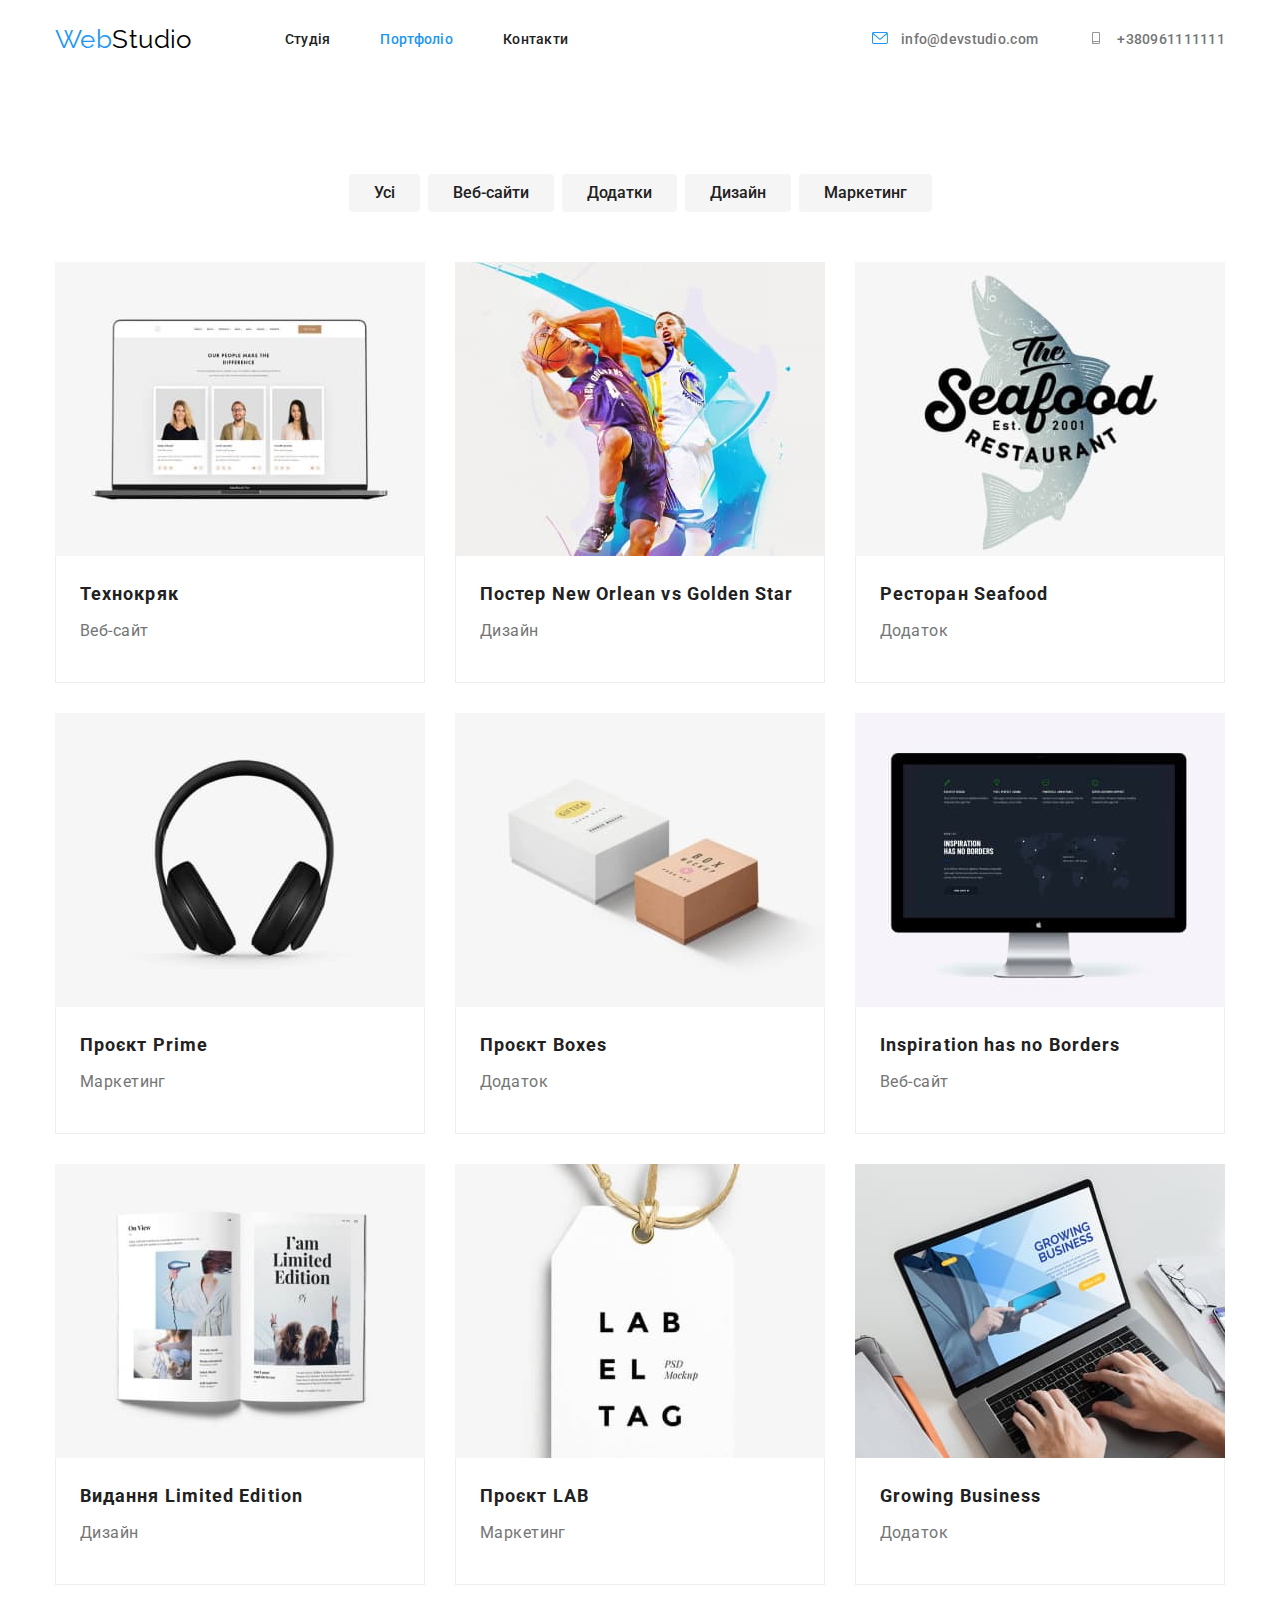
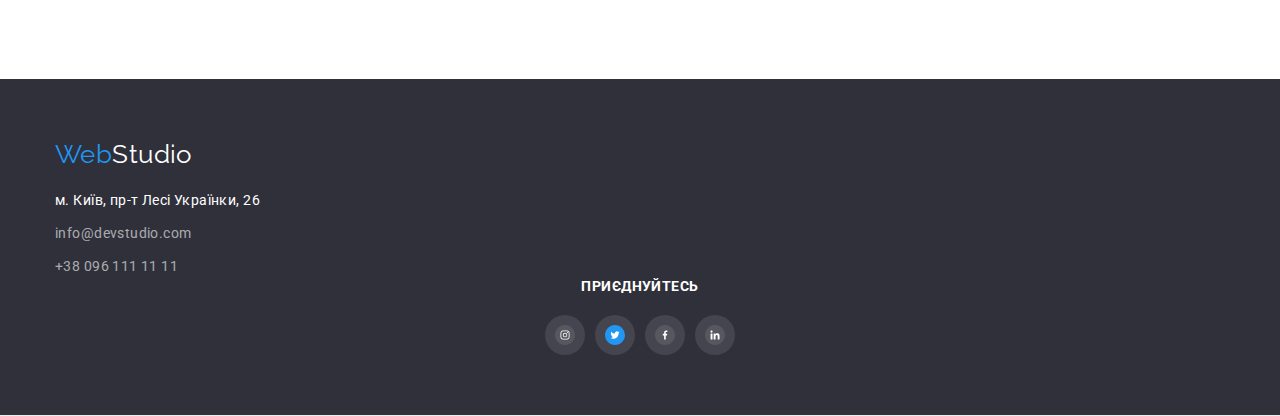
==== portfolio.html @ 68fe1e09 "goit-markup-hw-04" ====
<!DOCTYPE html>
<html lang="en">
  <head>
    <meta charset="UTF-8" />
    <meta http-equiv="X-UA-Compatible" content="IE=edge" />
    <meta name="viewport" content="width=device-width, initial-scale=1.0" />
    <title>Портфоліо</title>
    <link rel="preconnect" href="https://fonts.googleapis.com" />
    <link rel="preconnect" href="https://fonts.gstatic.com" crossorigin />
    <link
      href="https://fonts.googleapis.com/css2?family=Raleway:wght@700&family=Roboto:wght@400;500;700;900&display=swap"
      rel="stylesheet"
    />
    <link
      rel="stylesheet"
      href="https://cdnjs.cloudflare.com/ajax/libs/modern-normalize/1.1.0/modern-normalize.min.css"
    />
    <link rel="stylesheet" href="./css/styles.css" />
  </head>
  <body>
    <!-- Header -->
    <header class="header-section">
      <div class="container main-nav">
        <nav class="nav">
          <a href="index.html" class="logo"
            >Web<span class="studio">Studio</span></a
          >
          <!--Menu-->
          <ul class="list site-nav">
            <li class="point">
              <a href="index.html" class="link">Студія</a>
            </li>
            <li class="point">
              <a href="portfolio.html" class="link current">Портфоліо</a>
            </li>
            <li class="point">
              <a href="index.html" class="link">Контакти</a>
            </li>
          </ul>
          </nav>
        <ul class="contacts-nav list">
          <li class="point">
            <a href="“mailto:info@devstudio.com”" class="contacts">
              <svg class="contact-icon list" width="16px" height="12px">
                <use href="./images/icons.svg.svg#icon-mail"></use>
              </svg>
              info@devstudio.com</a
            >
          </li>
          <li class="point">
            <a href="“tel:+380961111111”" class="contacts">
              <svg class="contact-icon list" width="16px" height="12px">
                <use href="./images/icons.svg.svg#icon-smartphone"></use>
              </svg>
              +380961111111</a
            >
          </li>
        </ul>
      </div>
    <main>
      <section class="applications">
        <div class="container">
          <h1 class="visually-hidden">Додатки</h1>
          <ul class="projects list">
            <li class="point">
              <button type="button" class="button-primary">Усі</button>
            </li>
            <li class="point">
              <button type="button" class="button-primary">Веб-сайти</button>
            </li>
            <li class="point">
              <button type="button" class="button-primary">Додатки</button>
            </li>
            <li class="point">
              <button type="button" class="button-primary">Дизайн</button>
            </li>
            <li class="point">
              <button type="button" class="button-primary">Маркетинг</button>
            </li>
          </ul>
          <ul class="applications-list list">
            <li class="point">
              <a href="#">
                <img
                  class="image"
                  src="images/image1.jpg"
                  alt="img1"
                  width="370"
                  height="294"
                />
                <div class="aboutapp">
                  <h2 class="second-title">Технокряк</h2>
                  <p class="third-title">Веб-сайт</p>
                </div>
              </a>
            </li>
            <li class="point">
              <a href="#">
                <img
                  class="image"
                  src="./images/image2.jpg"
                  alt="img2"
                  width="370"
                  height="294"
                />
                <div class="aboutapp">
                  <h2 class="second-title">Постер New Orlean vs Golden Star</h2>
                  <p class="third-title">Дизайн</p>
                </div>
              </a>
            </li>
            <li class="point">
              <a href="#">
                <img
                  class="image"
                  src="./images/image3.jpg"
                  alt="img3"
                  width="370"
                  height="294"
                />
                <div class="aboutapp">
                  <h2 class="second-title">Ресторан Seafood</h2>
                  <p class="third-title">Додаток</p>
                </div>
              </a>
            </li>
            <li class="point">
              <a href="#">
                <img
                  class="image"
                  src="./images/image4.jpg"
                  alt="img4"
                  width="370"
                  height="294"
                />
                <div class="aboutapp">
                  <h2 class="second-title">Проєкт Prime</h2>
                  <p class="third-title">Маркетинг</p>
                </div>
              </a>
            </li>
            <li class="point">
              <a href="#">
                <img
                  class="image"
                  src="./images/image5.jpg"
                  alt="img5"
                  width="370"
                  height="294"
                />
                <div class="aboutapp">
                  <h2 class="second-title">Проєкт Boxes</h2>
                  <p class="third-title">Додаток</p>
                </div>
              </a>
            </li>
            <li class="point">
              <a href="#">
                <img
                  class="image"
                  src="./images/image6.jpg"
                  alt="img6"
                  width="370"
                  height="294"
                />
                <div class="aboutapp">
                  <h2 class="second-title">Inspiration has no Borders</h2>
                  <p class="third-title">Веб-сайт</p>
                </div>
              </a>
            </li>
            <li class="point">
              <a href="#">
                <img
                  class="image"
                  src="./images/image7.jpg"
                  alt="img7"
                  width="370"
                  height="294"
                />
                <div class="aboutapp">
                  <h2 class="second-title">Видання Limited Edition</h2>
                  <p class="third-title">Дизайн</p>
                </div>
              </a>
            </li>
            <li class="point">
              <a href="#">
                <img
                  class="image"
                  src="./images/image8.jpg"
                  alt="img8"
                  width="370"
                  height="294"
                />
                <div class="aboutapp">
                  <h2 class="second-title">Проєкт LAB</h2>
                  <p class="third-title">Маркетинг</p>
                </div>
              </a>
            </li>
            <li class="point">
              <a href="#">
                <img
                  class="image"
                  src="./images/image9.jpg"
                  alt="img9"
                  width="370"
                  height="294"
                />
                <div class="aboutapp">
                  <h2 class="second-title">Growing Business</h2>
                  <p class="third-title">Додаток</p>
                </div>
              </a>
            </li>
          </ul>
        </div>
      </section>
    </main>
    <footer class="footer">
      <div class="container">
        <a href="index.html" class="logo"
          >Web<span class="studio">Studio</span></a
        >
        <address>
          <ul class="contact list">
            <li class="address-footer list">
              <a
                href="https://goo.gl/maps/FLeEGHx3J3ZAgPzL9"
                target="_blank"
                rel="noopener noreferrer nofollow"
                >м. Київ, пр-т Лесі Українки, 26</a
              >
            </li>
            <li class="mailme-footer list">
              <a href="mailto:info@devstudio.com">info@devstudio.com</a>
            </li>
            <li class="contacts-footer list">
              <a href="tel:+38 096 111 11 11">+38 096 111 11 11</a>
            </li>
          </ul>
        </address>
      </div>
      <div class="footer-social">
        <h2 class="second-title">приєднуйтесь</h2>
        <ul class="social-list list">
          <li class="social-item">
            <a href="" class="social-link">
              <svg class="" width="20px" height="20px">
                <use href="./images/icons.svg.svg#icon-instagram"></use>
              </svg>
            </a>
          </li>
          <li class="social-item">
            <a href="" class="social-link">
              <svg class="" width="20px" height="20px">
                <use href="./images/icons.svg.svg#icon-twitter"></use>
              </svg>
            </a>
          </li>
          <li class="social-item">
            <a href="" class="social-link">
              <svg class="" width="20px" height="20px">
                <use href="./images/icons.svg.svg#icon-facebook"></use>
              </svg>
            </a>
          </li>
          <li class="social-item">
            <a href="" class="social-link">
              <svg class="" width="20px" height="20px">
                <use href="./images/icons.svg.svg#icon-linkedin"></use>
              </svg>
            </a>
          </li>
        </ul>
      </div>
    </footer>
  </body>
</html>
---- css/styles.css ----
:root {
  --main-text-color: #757575;
  --title-text-color: #212121;
  --accent-color: #2196f3;
  --primary-color-white: #ffffff;
  --color-black: #000;
  --second-background-color: #f5f4fa;
  --footer-contact-color: rgba(255, 255, 255, 0.6);
  --first-background-color: #188ce8;
  --icon-color: #afb1b8;
}

*,
*::after,
*::before {
  box-sizing: inherit;
}

h1,
h2,
h3,
h4,
h5,
h6,
p {
  margin-top: 0;
}

img {
  display: block;
  max-width: 100%;
  height: auto;
}

html {
  box-sizing: border-box;
}

body {
  background: #ffffff;
  color: var(--main-text-color);
  font-size: 14px;
  font-family: "Roboto", sans-serif;
  letter-spacing: 0.03em;
  margin: 0px;
}

.logo {
  color: var(--accent-color);
  font-family: "Raleway", sans-serif;
  font-size: 26px;
  line-height: 1.19;
  text-decoration: none;
}

.studio {
  color: var(--color-black);
}

.list {
  list-style: none;
  padding: 0;
  margin: 0;
}

.section {
  padding-top: 94px;
  padding-bottom: 94px;
}

header {
  background-color: var(--primary-color-white);
  border-bottom: 1px solid #ececec;
}

.main-nav,
.site-nav,
.nav,
.contacts-nav {
  display: flex;
}

.main-nav {
  align-items: center;
}

.main-nav .logo {
  margin-right: 93px;
  padding-top: 24px;
  padding-bottom: 25px;
}

.site-nav .point a {
  display: block;
  padding-top: 32px;
  padding-bottom: 32px;
}

.site-nav .point + .point {
  margin-left: 50px;
}

.contacts-nav .point + .point {
  margin-left: 50px;
}

.contacts-nav {
  margin-left: auto;
}

.contacts-nav .contacts {
  display: block;
  padding-top: 32px;
  padding-bottom: 32px;
}

.site-nav .link {
  color: var(--title-text-color);
  font-weight: 500;
  line-height: 1.14;
  letter-spacing: 0.02em;
  text-decoration: none;
}

.site-nav .link:hover,
.site-nav .link:focus {
  color: var(--accent-color);
}

.site-nav .link.current {
  color: var(--accent-color);
}

.contacts-nav .contacts {
  color: var(--main-text-color);
  font-weight: 500;
  line-height: 1.14;
  letter-spacing: 0.02em;
  text-decoration: none;
}

.contacts-nav .contacts:hover,
.contacts-nav .contacts:focus {
  color: var(--accent-color);
}

.contact-icon {
  fill: currentColor;
  margin-right: 10px;
  align-items: center;
  justify-content: center;
}

.hero {
  padding-top: 200px;
  padding-bottom: 200px;
}

.hero {
  text-align: center;
  background: #2f303a;
}

.overlay {
  max-width: 1600px;
  height: 600px;
  margin-left: auto;
  margin-right: auto;
  background-image: linear-gradient(
      to right,
      rgba(47, 48, 58, 0.4),
      rgba(47, 48, 58, 0.4)
    ),
    url("../images/bcg.jpg");
  background-size: cover;
  background-repeat: no-repeat;
  background-position: center;
}

.hero-title {
  color: var(--primary-color-white);
  font-weight: 900;
  font-size: 44px;
  line-height: 1.36;
  letter-spacing: 0.06em;
  margin-top: 0;
  margin-bottom: 30px;
}

.hero .button {
  font-family: inherit;
  font-size: 16px;
  line-height: 1.87;
  letter-spacing: 0.06em;
  cursor: pointer;
  padding: 10px 32px;
  min-width: 216px;
  border: transparent;
}

.visually-hidden {
  position: absolute;
  width: 1px;
  height: 1px;
  margin: -1px;
  border: 0;
  padding: 0;
  white-space: nowrap;
  clip-path: inset(100%);
  clip: rect(0 0 0 0);
  overflow: hidden;
}

.features {
  padding-top: 94px;
  padding-bottom: 94px;
}

.features-list {
  display: flex;
}

.features-list .point + .point {
  margin-left: 30px;
}

.features-list .title {
  color: var(--title-text-color);
  font-size: 14px;
  line-height: 1.14;
  margin-top: 0;
  margin-bottom: 10px;
  min-width: 270px;
}

.features-list p {
  line-height: 1.71;
  margin-top: 0;
  margin-bottom: 0;
}

.icon-features {
  display: flex;
  margin-bottom: 30px;
  height: 120px;
  align-items: center;
  justify-content: center;
  background-color: var(--second-background-color);
  border-radius: 4px;
}

.aboutstudio {
  padding-bottom: 94px;
}

.aboutworkers {
  background: #f5f4fa;
  padding-top: 94px;
  padding-bottom: 94px;
}

.team-list {
  display: flex;
  justify-content: space-between;
}

.team-group .team-list .point + .point {
  margin-left: 30px;
}

.team-group .worker {
  padding-top: 30px;
  padding-bottom: 30px;
  background-color: var(--primary-color-white);
}

.second-title {
  color: var(--title-text-color);
  font-size: 36px;
  line-height: 1.16;
  text-decoration: none;
  text-align: center;
  margin-bottom: 50px;
}

.about-list {
  display: flex;
  justify-content: center;
}

.about-point:not(:last-child) {
  margin-right: 30px;
}

.point-worker {
  border: 1px solid #eeeeee;
  border-top: none;
  box-shadow: 0px 1px 3px rgba(0, 0, 0, 0.12), 0px 1px 1px rgba(0, 0, 0, 0.14),
    0px 2px 1px rgba(0, 0, 0, 0.2);
  border-radius: 0px 0px 4px 4px;
}

.team-list {
  padding-bottom: 94px;
}

.team-list .title {
  color: var(--title-text-color);
  font-weight: 500;
  font-size: 16px;
  line-height: 1.18;
  text-align: center;
  margin-top: 0;
  margin-bottom: 10px;
}

.profession {
  color: var(--main-text-color);
  font-weight: 400;
  font-size: 16px;
  line-height: 1.18;
}

.team-list p {
  font-size: 16px;
  line-height: 1.18;
  text-align: center;
  margin-top: 0;
  margin-bottom: 0;
}

.social-list {
  display: flex;
  justify-content: center;
}

.social-item + .social-item {
  margin-left: 10px;
}

.social-link {
  display: flex;
  width: 40px;
  height: 40px;
  justify-content: center;
  align-items: center;
  fill: var(--icon-color);
}

.social-link:hover,
.social-link:focus {
  cursor: pointer;
  background-color: var(--accent-color);
  border-radius: 50%;
  fill: var(--primary-color-white);
}

.clients-item + .clients-item {
  margin-left: 30px;
}

.clients-list {
  display: flex;
}

.clients-link {
  display: flex;
  width: 170px;
  height: 92px;
  justify-content: center;
  align-items: center;
  border: 1px solid var(--icon-color);
  border-radius: 4px;
  fill: var(--icon-color);
}

.clients-link:hover,
.clients-link:focus {
  cursor: pointer;
  border: 1px solid var(--accent-color);
  border-radius: 4px;
  fill: var(--accent-color);
}

.footer {
  background: #2f303a;
  padding-top: 60px;
  padding-bottom: 60px;
}

.footer .logo {
  display: inline-block;
  margin-bottom: 20px;
}

.footer .studio {
  color: var(--primary-color-white);
}

.contact.list a:hover,
.contact.list a:focus {
  color: var(--accent-color);
}

.footer .address-footer a {
  font-style: normal;
  color: var(--primary-color-white);
  line-height: 1.71;
  text-decoration: none;
}

.footer .contacts-footer a {
  font-style: normal;
  color: var(--footer-contact-color);
  line-height: 1.71;
  text-decoration: none;
}

.footer .mailme-footer a {
  font-style: normal;
  color: var(--footer-contact-color);
  line-height: 1.71;
  text-decoration: none;
}

.address-footer {
  margin-bottom: 9px;
}

.mailme-footer {
  margin-bottom: 9px;
}

.footer-contact {
  margin-right: 70px;
}

.footer .second-title {
  font-family: inherit;
  color: var(--primary-color-white);
  font-weight: 700;
  font-size: 14px;
  line-height: 1.14;
  letter-spacing: 0.03em;
  text-transform: uppercase;
  margin-bottom: 20px;
}

.footer-social .social-link {
  fill: var(--primary-color-white);
  background-color: rgba(255, 255, 255, 0.1);
  border-radius: 50%;
}

.footer-social .social-link:hover,
.footer-social .social-link:focus {
  cursor: pointer;
  background-color: var(--accent-color);
}

.button {
  color: var(--primary-color-white);
  background-color: var(--accent-color);
  font-family: inherit;
  cursor: pointer;
  display: inline-block;
  padding: 6px 22px;
  min-width: 73px;
  text-align: center;
}

.button-primary {
  color: var(--title-text-color);
  background-color: var(--second-bg-color);
  cursor: pointer;
  font-family: inherit;
  font-weight: 500;
  font-size: 16px;
  line-height: 1.62;
  padding: 6px 25px;

  border: 0;
  border-color: none;
  border-radius: 4px;
  background: #f5f5f5;
}

.button-second {
  font-family: inherit;
  color: var(--primary-color-white);
  background-color: var(--accent-color);
  cursor: pointer;
  font-size: 16px;
  line-height: 1.87;
  font-weight: 700;
  min-width: 216px;
  height: 50px;

  border: 1px transparent;
  justify-content: center;
  border-radius: 4px;
}

.hero .button-second:hover,
.hero .button-second:focus {
  background-color: var(--first-background-color);
  cursor: pointer;
}

.projects.list .point + .point {
  padding-left: 8px;
}

.projects.list .button {
  font-weight: 500;
  font-size: 16px;
  line-height: 1.62;
}

.projects.list .button-primary:hover,
.projects.list .button-primary:focus {
  color: var(--primary-color-white);
  background-color: var(--accent-color);
  cursor: pointer;
  border: none;
  box-shadow: 0px 3px 1px rgba(0, 0, 0, 0.1), 0px 1px 2px rgba(0, 0, 0, 0.08),
    0px 2px 2px rgba(0, 0, 0, 0.12);
}

.projects.list {
  display: flex;
  justify-content: center;
  margin-bottom: 50px;
}

.projects.list .button {
  border-color: transparent;
}

.applications {
  padding-top: 94px;
  padding-bottom: 94px;
}

.applications-list {
  display: flex;
  flex-wrap: wrap;
  gap: 30px;
  justify-content: center;
  align-content: center;
}

.applications-list a {
  text-decoration: none;
}

.applications-list .aboutapp {
  padding-top: 20px;
  padding-right: 24px;
  padding-bottom: 20px;
  padding-left: 24px;

  border-bottom: 1px solid #eeeeee;
  border-right: 1px solid #eeeeee;
  border-left: 1px solid #eeeeee;
}

.applications-list .point:nth-last-child(-n + 3) {
  margin-bottom: 0;
}

.applications-list .point:nth-child(3n) {
  margin-right: 0;
}

.applications-list .image {
  display: block;
}

.applications-list .point {
  width: calc((100% - 60px) / 3);
}

.applications-list .point {
  background: #ffffff;
}

.applications-list .second-title {
  color: var(--title-text-color);
  font-size: 18px;
  line-height: 2;
  font-family: inherit;
  letter-spacing: 0.06em;

  margin-bottom: 4px;
  text-align: left;
}

.applications-list .third-title {
  font-weight: 400;
  color: var(--main-text-color);
  font-size: 16px;
  font-family: inherit;

  line-height: 1.87;
  text-align: left;
}

.container {
  width: 1200px;
  padding-left: 15px;
  padding-right: 15px;
  margin-left: auto;
  margin-right: auto;
}
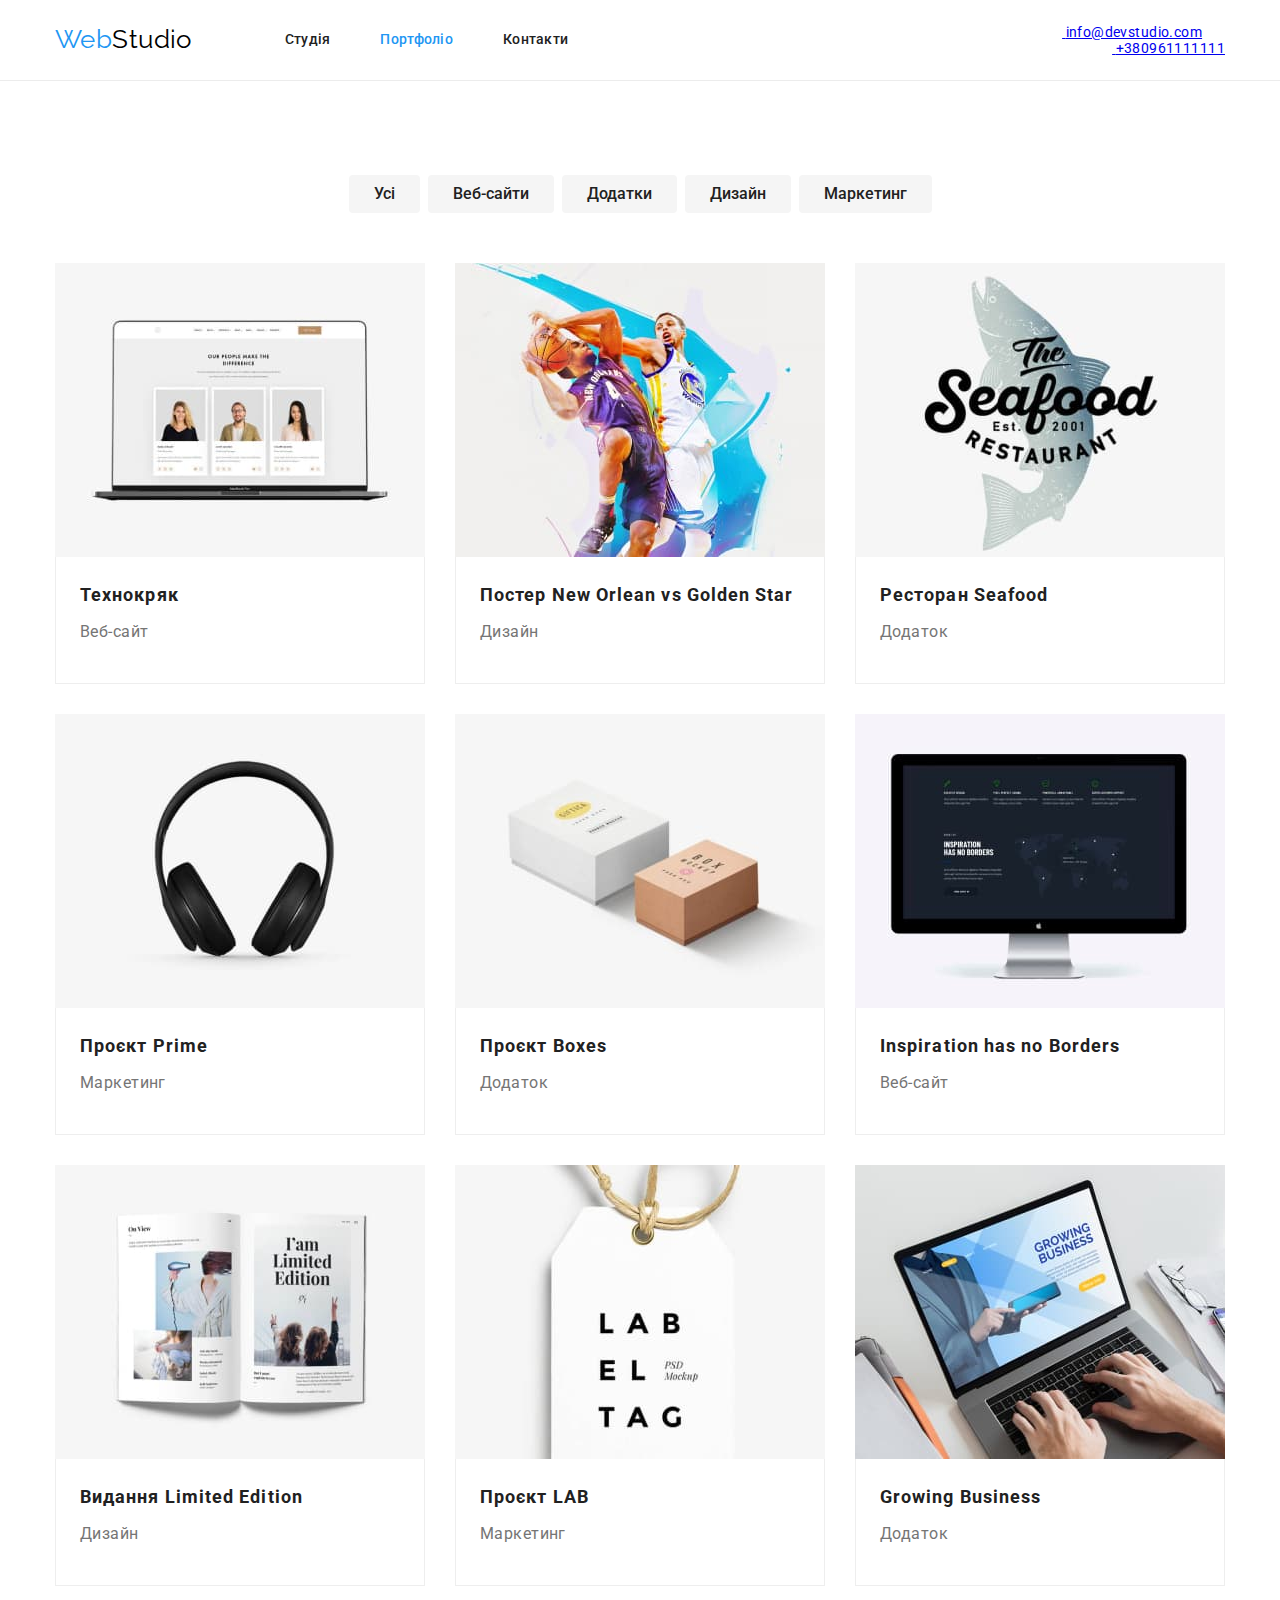
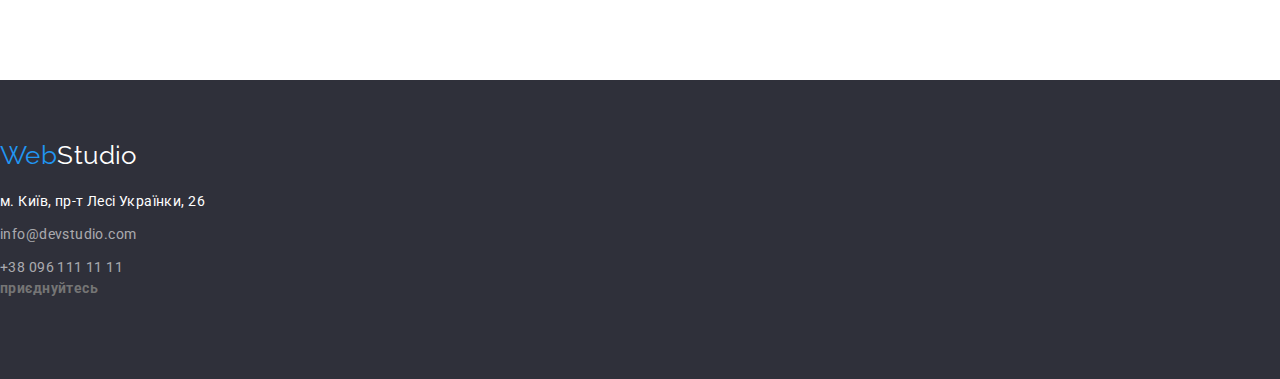
==== commit 86386227: "Update portfolio.html" ====
--- a/portfolio.html
+++ b/portfolio.html
@@ -37,26 +37,29 @@
               <a href="index.html" class="link">Контакти</a>
             </li>
           </ul>
-          </nav>
+        </nav>
         <ul class="contacts-nav list">
-          <li class="point">
-            <a href="“mailto:info@devstudio.com”" class="contacts">
-              <svg class="contact-icon list" width="16px" height="12px">
-                <use href="./images/icons.svg.svg#icon-mail"></use>
-              </svg>
-              info@devstudio.com</a
-            >
-          </li>
-          <li class="point">
-            <a href="“tel:+380961111111”" class="contacts">
-              <svg class="contact-icon list" width="16px" height="12px">
-                <use href="./images/icons.svg.svg#icon-smartphone"></use>
-              </svg>
-              +380961111111</a
-            >
-          </li>
+          <div class="contact">
+            <li class="point">
+              <a href="“mailto:info@devstudio.com”" class="contacts-mail link">
+                <svg class="contact-icon link" width="16" height="12">
+                  <use href="./images/icons.svg#icon-mail"></use>
+                </svg>
+                <span class="contact-info"> info@devstudio.com </span>
+              </a>
+            </li>
+            <li class="point">
+              <a href="“tel:+380961111111”" class="contacts-tel link">
+                <svg class="contact-icon link" width="16" height="12">
+                  <use href="./images/icons.svg#icon-smartphone"></use>
+                </svg>
+                <span class="contact-info"> +380961111111 </span>
+              </a>
+            </li>
+          </div>
         </ul>
       </div>
+    </header>
     <main>
       <section class="applications">
         <div class="container">
@@ -80,7 +83,7 @@
           </ul>
           <ul class="applications-list list">
             <li class="point">
-              <a href="#">
+              <a class="card" href="#">
                 <img
                   class="image"
                   src="images/image1.jpg"
@@ -95,7 +98,7 @@
               </a>
             </li>
             <li class="point">
-              <a href="#">
+              <a class="card" href="#">
                 <img
                   class="image"
                   src="./images/image2.jpg"
@@ -110,7 +113,7 @@
               </a>
             </li>
             <li class="point">
-              <a href="#">
+              <a class="card" href="#">
                 <img
                   class="image"
                   src="./images/image3.jpg"
@@ -125,7 +128,7 @@
               </a>
             </li>
             <li class="point">
-              <a href="#">
+              <a class="card" href="#">
                 <img
                   class="image"
                   src="./images/image4.jpg"
@@ -140,7 +143,7 @@
               </a>
             </li>
             <li class="point">
-              <a href="#">
+              <a class="card" href="#">
                 <img
                   class="image"
                   src="./images/image5.jpg"
@@ -155,7 +158,7 @@
               </a>
             </li>
             <li class="point">
-              <a href="#">
+              <a class="card" href="#">
                 <img
                   class="image"
                   src="./images/image6.jpg"
@@ -170,7 +173,7 @@
               </a>
             </li>
             <li class="point">
-              <a href="#">
+              <a class="card" href="#">
                 <img
                   class="image"
                   src="./images/image7.jpg"
@@ -185,7 +188,7 @@
               </a>
             </li>
             <li class="point">
-              <a href="#">
+              <a class="card" href="#">
                 <img
                   class="image"
                   src="./images/image8.jpg"
@@ -200,7 +203,7 @@
               </a>
             </li>
             <li class="point">
-              <a href="#">
+              <a class="card" href="#">
                 <img
                   class="image"
                   src="./images/image9.jpg"
@@ -219,64 +222,64 @@
       </section>
     </main>
     <footer class="footer">
-      <div class="container">
-        <a href="index.html" class="logo"
-          >Web<span class="studio">Studio</span></a
-        >
-        <address>
-          <ul class="contact list">
-            <li class="address-footer list">
-              <a
-                href="https://goo.gl/maps/FLeEGHx3J3ZAgPzL9"
-                target="_blank"
-                rel="noopener noreferrer nofollow"
-                >м. Київ, пр-т Лесі Українки, 26</a
-              >
-            </li>
-            <li class="mailme-footer list">
-              <a href="mailto:info@devstudio.com">info@devstudio.com</a>
-            </li>
-            <li class="contacts-footer list">
-              <a href="tel:+38 096 111 11 11">+38 096 111 11 11</a>
-            </li>
-          </ul>
-        </address>
-      </div>
-      <div class="footer-social">
-        <h2 class="second-title">приєднуйтесь</h2>
-        <ul class="social-list list">
-          <li class="social-item">
-            <a href="" class="social-link">
-              <svg class="" width="20px" height="20px">
-                <use href="./images/icons.svg.svg#icon-instagram"></use>
-              </svg>
-            </a>
-          </li>
-          <li class="social-item">
-            <a href="" class="social-link">
-              <svg class="" width="20px" height="20px">
-                <use href="./images/icons.svg.svg#icon-twitter"></use>
-              </svg>
-            </a>
-          </li>
-          <li class="social-item">
-            <a href="" class="social-link">
-              <svg class="" width="20px" height="20px">
-                <use href="./images/icons.svg.svg#icon-facebook"></use>
-              </svg>
-            </a>
-          </li>
-          <li class="social-item">
-            <a href="" class="social-link">
-              <svg class="" width="20px" height="20px">
-                <use href="./images/icons.svg.svg#icon-linkedin"></use>
-              </svg>
-            </a>
-          </li>
-        </ul>
+      <div class="container-footer">
+        <div class="footer-contact">
+          <a href="index.html" class="logo"
+            >Web<span class="studio">Studio</span></a
+          >
+          <address>
+            <ul class="footer-contact list">
+              <li class="address-footer list">
+                <a
+                  href="https://goo.gl/maps/FLeEGHx3J3ZAgPzL9"
+                  target="_blank"
+                  rel="noopener noreferrer nofollow"
+                  >м. Київ, пр-т Лесі Українки, 26</a
+                >
+              </li>
+              <li class="mailme-footer list">
+                <a href="mailto:info@devstudio.com">info@devstudio.com</a>
+              </li>
+              <li class="contacts-footer list">
+                <a href="tel:+38 096 111 11 11">+38 096 111 11 11</a>
+              </li>
+            </ul>
+          </address>
+        </div>
+        <div class="footer-social">
+          <strong class="second-section">приєднуйтесь</strong>
+          <ul class="social-list list">
+            <li class="social-item">
+              <a href="" class="social-link-footer">
+                <svg class="icon-footer" width="20" height="20">
+                  <use href="./images/icons.svg#icon-instagram"></use>
+                </svg>
+              </a>
+            </li>
+            <li class="social-item">
+              <a href="" class="social-link-footer">
+                <svg class="icon-footer" width="20" height="20">
+                  <use href="./images/icons.svg#icon-twitter"></use>
+                </svg>
+              </a>
+            </li>
+            <li class="social-item">
+              <a href="" class="social-link-footer">
+                <svg class="icon-footer" width="20" height="20">
+                  <use href="./images/icons.svg#icon-facebook"></use>
+                </svg>
+              </a>
+            </li>
+            <li class="social-item">
+              <a href="" class="social-link-footer">
+                <svg class="icon-footer" width="20" height="20">
+                  <use href="./images/icons.svg#icon-linkedin"></use>
+                </svg>
+              </a>
+            </li>
+          </ul>
+        </div>
       </div>
     </footer>
   </body>
 </html>
-
-
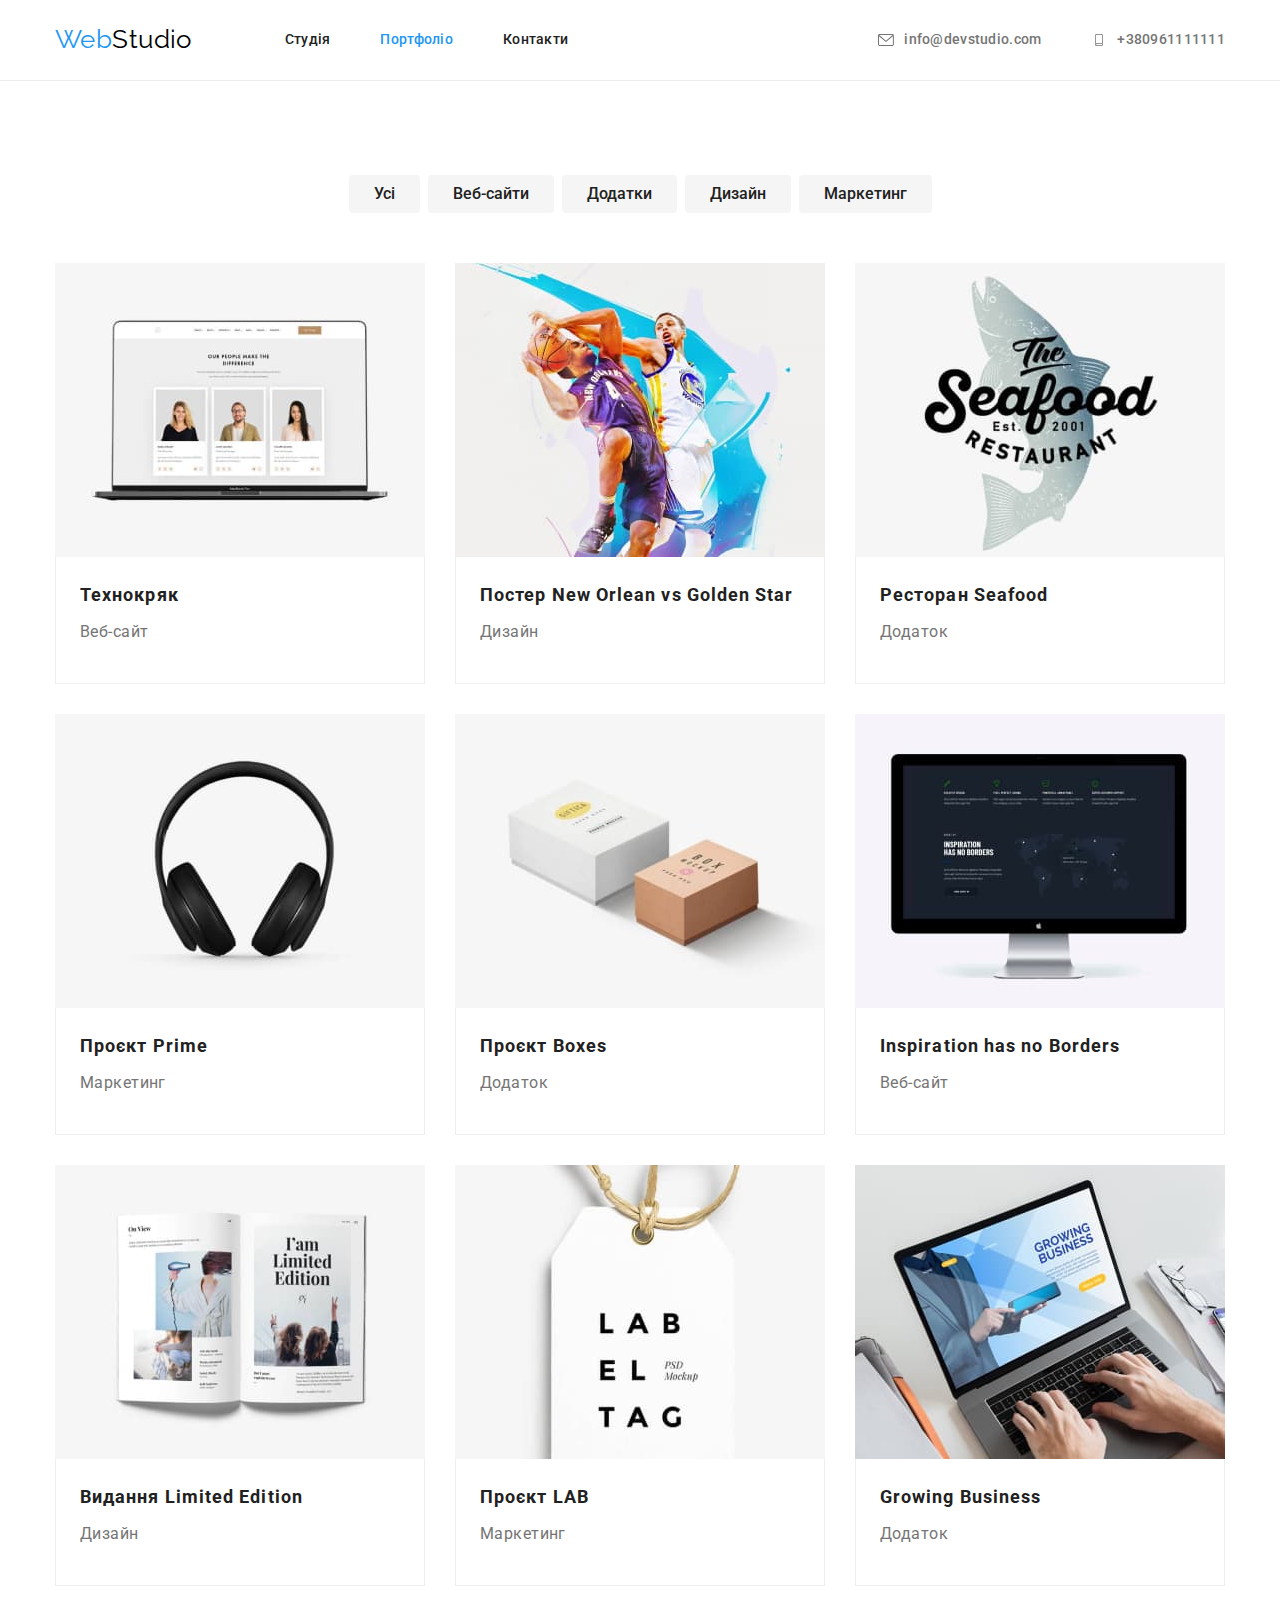
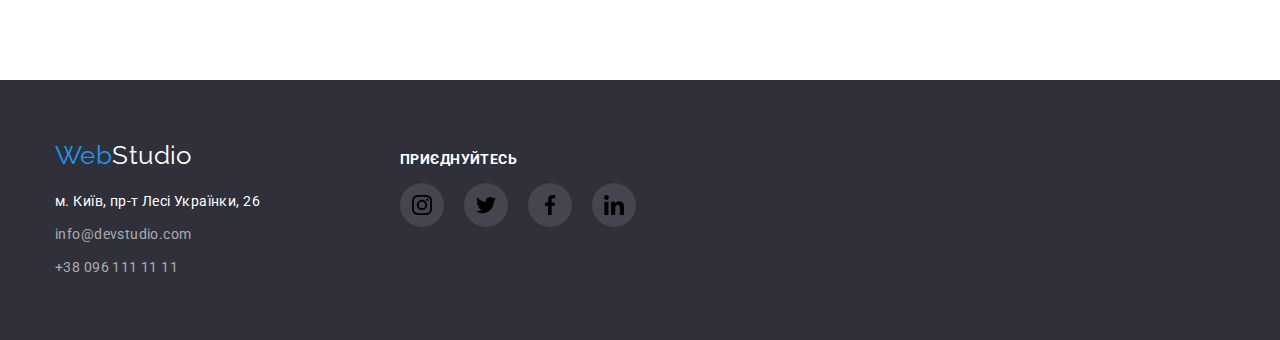
==== commit 883ea639: "Update portfolio.html" ====
--- a/portfolio.html
+++ b/portfolio.html
@@ -41,7 +41,10 @@
         <ul class="contacts-nav list">
           <div class="contact">
             <li class="point">
-              <a href="“mailto:info@devstudio.com”" class="contacts-mail link">
+              <a
+                href="“mailto:info@devstudio.com”"
+                class="contacts-header link"
+              >
                 <svg class="contact-icon link" width="16" height="12">
                   <use href="./images/icons.svg#icon-mail"></use>
                 </svg>
@@ -49,7 +52,7 @@
               </a>
             </li>
             <li class="point">
-              <a href="“tel:+380961111111”" class="contacts-tel link">
+              <a href="“tel:+380961111111”" class="contacts-header link">
                 <svg class="contact-icon link" width="16" height="12">
                   <use href="./images/icons.svg#icon-smartphone"></use>
                 </svg>
@@ -246,7 +249,7 @@
             </ul>
           </address>
         </div>
-        <div class="footer-social">
+       <div class="footer-social">
           <strong class="second-section">приєднуйтесь</strong>
           <ul class="social-list list">
             <li class="social-item">
--- a/css/styles.css
+++ b/css/styles.css
@@ -45,6 +45,12 @@
   margin: 0px;
 }
 
+header {
+  background-color: var(--primary-color-white);
+  border-bottom: 1px solid #ececec;
+}
+
+/*HEADER*/
 .logo {
   color: var(--accent-color);
   font-family: "Raleway", sans-serif;
@@ -68,8 +74,7 @@
   padding-bottom: 94px;
 }
 
-header {
-  background-color: var(--primary-color-white);
+.border {
   border-bottom: 1px solid #ececec;
 }
 
@@ -131,26 +136,33 @@
   color: var(--accent-color);
 }
 
-.contacts-nav .contacts {
+.contacts-header {
   color: var(--main-text-color);
   font-weight: 500;
+  font-size: 14px;
   line-height: 1.14;
   letter-spacing: 0.02em;
   text-decoration: none;
-}
-
-.contacts-nav .contacts:hover,
-.contacts-nav .contacts:focus {
-  color: var(--accent-color);
+  display: flex;
+  align-items: center;
+  justify-content: center;
 }
 
 .contact-icon {
-  fill: currentColor;
   margin-right: 10px;
-  align-items: center;
-  justify-content: center;
-}
-
+  fill: #757575;
+}
+
+.contacts-header .link:hover {
+  fill: #2196f3;
+}
+
+.contact {
+  display: inline-flex;
+  justify-content: center;
+}
+
+/*MAIN*/
 .hero {
   padding-top: 200px;
   padding-bottom: 200px;
@@ -239,16 +251,6 @@
   margin-bottom: 0;
 }
 
-.icon-features {
-  display: flex;
-  margin-bottom: 30px;
-  height: 120px;
-  align-items: center;
-  justify-content: center;
-  background-color: var(--second-background-color);
-  border-radius: 4px;
-}
-
 .aboutstudio {
   padding-bottom: 94px;
 }
@@ -329,9 +331,25 @@
   margin-bottom: 0;
 }
 
+.icon-features {
+  display: flex;
+  align-items: center;
+  justify-content: center;
+  margin-bottom: 30px;
+  border-radius: 4px;
+  height: 120px;
+  width: 270px;
+  background-color: var(--second-background-color);
+}
+
 .social-list {
   display: flex;
-  justify-content: center;
+  align-items: center;
+  justify-content: center;
+  gap: 10px;
+  margin: auto;
+  margin-top: 16px;
+  padding: 0;
 }
 
 .social-item + .social-item {
@@ -340,19 +358,25 @@
 
 .social-link {
   display: flex;
-  width: 40px;
-  height: 40px;
-  justify-content: center;
-  align-items: center;
-  fill: var(--icon-color);
-}
-
-.social-link:hover,
-.social-link:focus {
-  cursor: pointer;
+  align-items: center;
+  justify-content: center;
+  width: 44px;
+  height: 44px;
+  background: #ffffff;
+  border-radius: 50%;
+}
+.social-icon {
+  fill: #afb1b8;
+}
+
+.social-link:hover {
   background-color: var(--accent-color);
-  border-radius: 50%;
-  fill: var(--primary-color-white);
+  fill: #ffffff;
+}
+
+.clients-section {
+  padding-top: 94px;
+  padding-bottom: 94px;
 }
 
 .clients-item + .clients-item {
@@ -361,27 +385,41 @@
 
 .clients-list {
   display: flex;
-}
-
-.clients-link {
+  justify-content: center;
+  align-items: center;
+  padding: auto;
+  margin: auto;
+  gap: 30px;
+  padding-left: 0;
+  justify-content: center;
+  align-items: center;
+}
+
+.clients-item {
   display: flex;
   width: 170px;
   height: 92px;
-  justify-content: center;
-  align-items: center;
-  border: 1px solid var(--icon-color);
+  border: 1px solid #afb1b8;
   border-radius: 4px;
-  fill: var(--icon-color);
-}
-
-.clients-link:hover,
-.clients-link:focus {
-  cursor: pointer;
+  justify-content: center;
+  align-items: center;
+}
+
+.clients-link {
+  display: flex;
+  justify-content: center;
+  align-items: center;
+  width: 170px;
+  height: 92px;
+  border-radius: 4px;
+}
+
+.clients-link:hover {
   border: 1px solid var(--accent-color);
-  border-radius: 4px;
   fill: var(--accent-color);
 }
 
+/*FOOTER*/
 .footer {
   background: #2f303a;
   padding-top: 60px;
@@ -397,8 +435,8 @@
   color: var(--primary-color-white);
 }
 
-.contact.list a:hover,
-.contact.list a:focus {
+.footer-contact.list a:hover,
+.footer-contact.list a:focus {
   color: var(--accent-color);
 }
 
@@ -435,27 +473,35 @@
   margin-right: 70px;
 }
 
-.footer .second-title {
-  font-family: inherit;
-  color: var(--primary-color-white);
+.second-section {
+  color: #ffffff;
+  margin-bottom: 20px;
+  font-family: "Roboto";
+  font-style: normal;
   font-weight: 700;
   font-size: 14px;
-  line-height: 1.14;
+  line-height: 16px;
   letter-spacing: 0.03em;
   text-transform: uppercase;
-  margin-bottom: 20px;
-}
-
-.footer-social .social-link {
-  fill: var(--primary-color-white);
-  background-color: rgba(255, 255, 255, 0.1);
+}
+
+.social-link-footer {
+  display: flex;
+  align-items: center;
+  justify-content: center;
+  width: 44px;
+  height: 44px;
+  background: rgba(255, 255, 255, 0.1);
   border-radius: 50%;
 }
 
-.footer-social .social-link:hover,
-.footer-social .social-link:focus {
-  cursor: pointer;
-  background-color: var(--accent-color);
+.social-icon-footer {
+  fill: #ffffff;
+}
+
+.social-link-footer:hover,
+.social-link-footer:focus {
+  background-color: #2196f3;
 }
 
 .button {
@@ -537,6 +583,7 @@
   border-color: transparent;
 }
 
+/*PORTFOLIO*/
 .applications {
   padding-top: 94px;
   padding-bottom: 94px;
@@ -606,6 +653,12 @@
   text-align: left;
 }
 
+.applications-list .card:hover,
+.applications-list .card:focus {
+  box-shadow: 0px 1px 1px rgba(0, 0, 0, 0.12), 0px 4px 4px rgba(0, 0, 0, 0.06),
+    1px 4px 6px rgba(0, 0, 0, 0.16);
+}
+
 .container {
   width: 1200px;
   padding-left: 15px;
@@ -614,4 +667,12 @@
   margin-right: auto;
 }
 
-
+.container-footer {
+  width: 1200px;
+  padding-left: 15px;
+  padding-right: 15px;
+  margin-left: auto;
+  margin-right: auto;
+  display: flex;
+  align-items: baseline;
+}
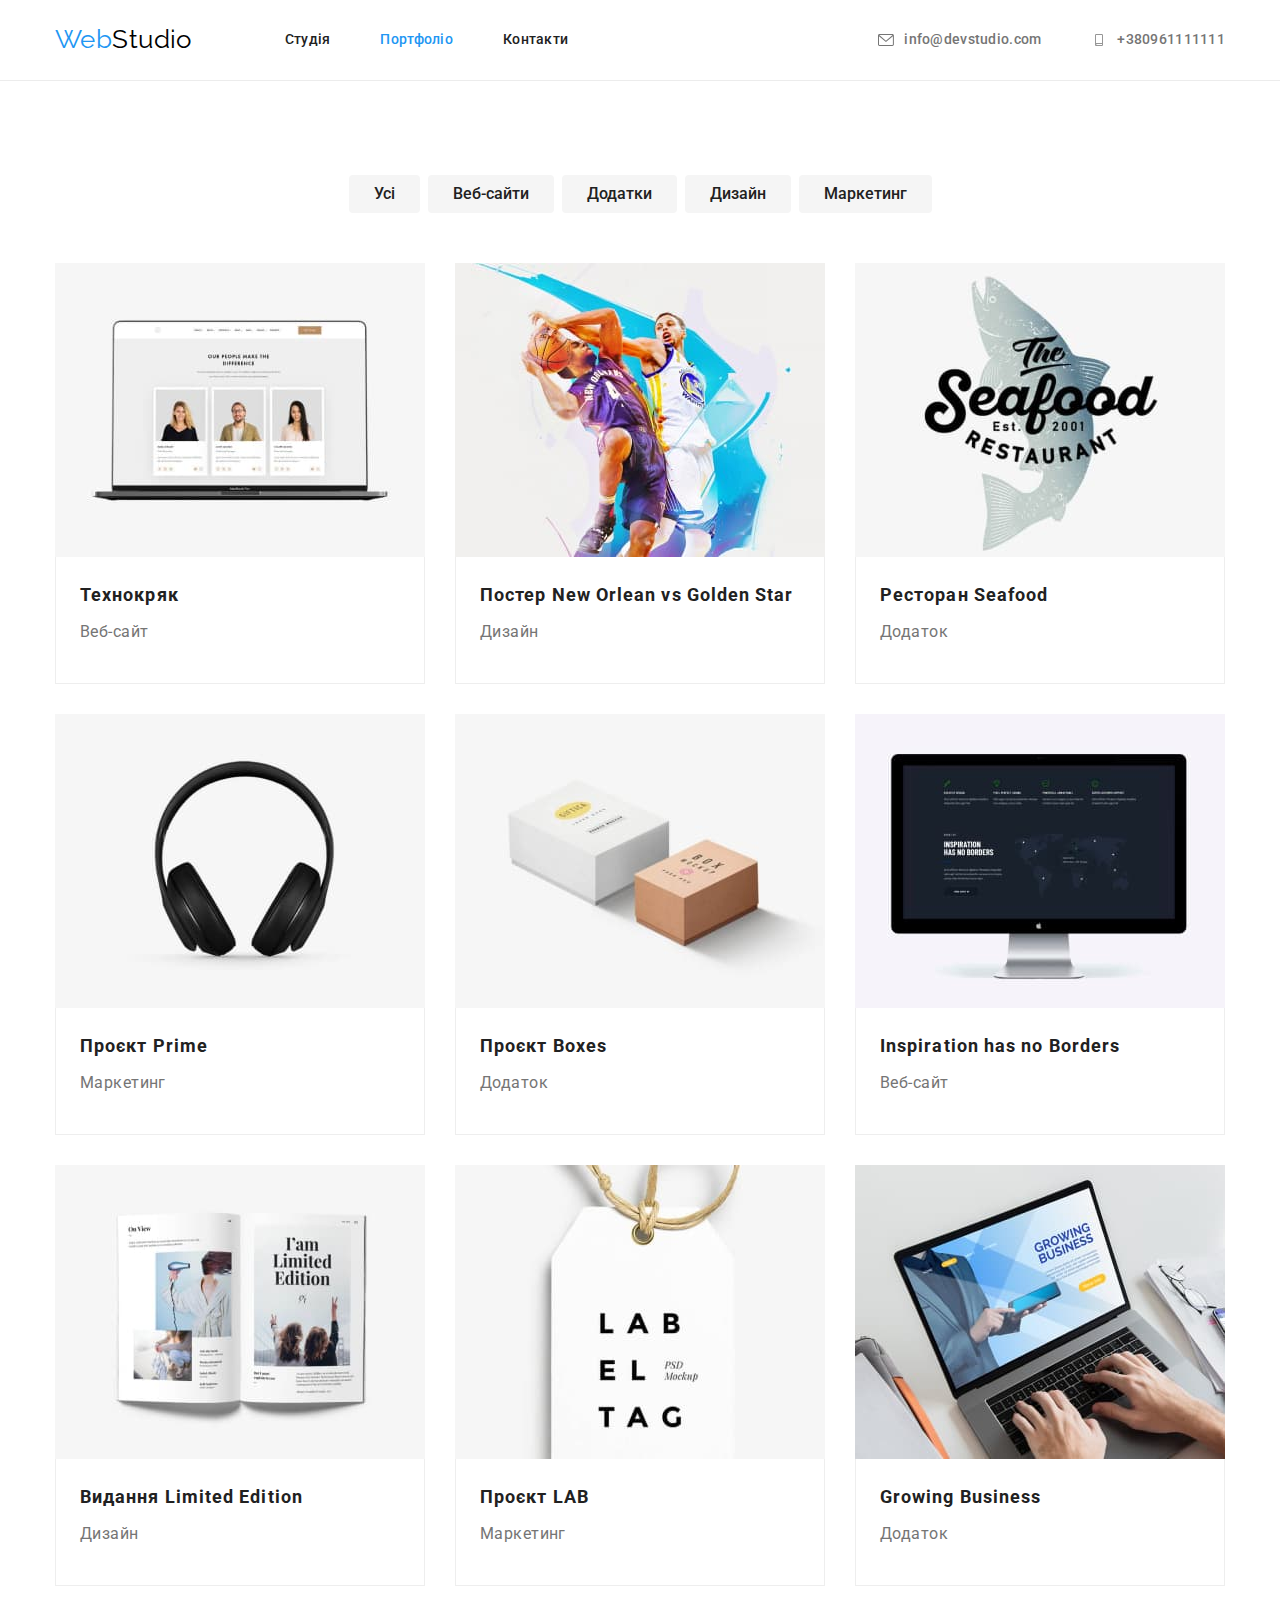
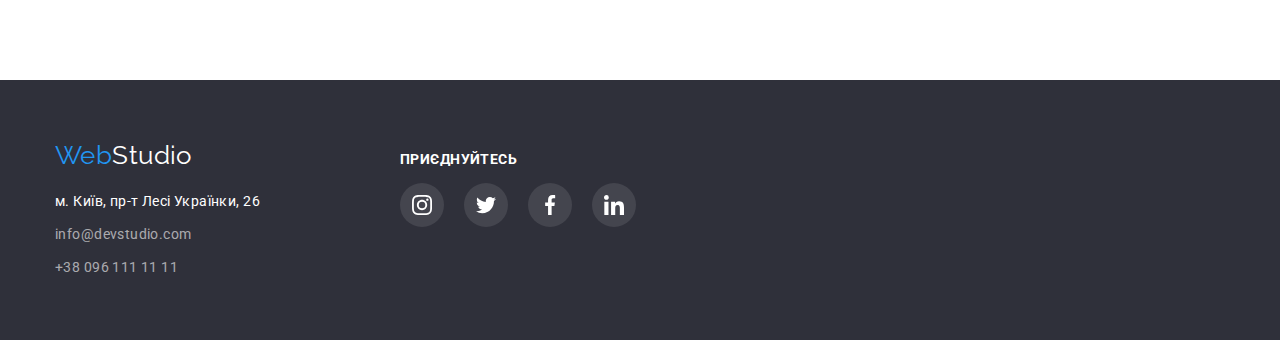
==== commit d825e316: "Update portfolio.html" ====
--- a/portfolio.html
+++ b/portfolio.html
@@ -86,7 +86,7 @@
           </ul>
           <ul class="applications-list list">
             <li class="point">
-              <a class="card" href="#">
+              <a class="application-card">
                 <img
                   class="image"
                   src="images/image1.jpg"
@@ -101,7 +101,7 @@
               </a>
             </li>
             <li class="point">
-              <a class="card" href="#">
+              <a class="application-card">
                 <img
                   class="image"
                   src="./images/image2.jpg"
@@ -116,7 +116,7 @@
               </a>
             </li>
             <li class="point">
-              <a class="card" href="#">
+              <a class="application-card">
                 <img
                   class="image"
                   src="./images/image3.jpg"
@@ -131,7 +131,7 @@
               </a>
             </li>
             <li class="point">
-              <a class="card" href="#">
+              <a class="application-card">
                 <img
                   class="image"
                   src="./images/image4.jpg"
@@ -146,7 +146,7 @@
               </a>
             </li>
             <li class="point">
-              <a class="card" href="#">
+              <a class="application-card">
                 <img
                   class="image"
                   src="./images/image5.jpg"
@@ -161,7 +161,7 @@
               </a>
             </li>
             <li class="point">
-              <a class="card" href="#">
+              <a class="application-card">
                 <img
                   class="image"
                   src="./images/image6.jpg"
@@ -176,7 +176,7 @@
               </a>
             </li>
             <li class="point">
-              <a class="card" href="#">
+              <a class="application-card">
                 <img
                   class="image"
                   src="./images/image7.jpg"
@@ -191,7 +191,7 @@
               </a>
             </li>
             <li class="point">
-              <a class="card" href="#">
+              <a class="application-card">
                 <img
                   class="image"
                   src="./images/image8.jpg"
@@ -206,7 +206,7 @@
               </a>
             </li>
             <li class="point">
-              <a class="card" href="#">
+              <a class="application-card">
                 <img
                   class="image"
                   src="./images/image9.jpg"
@@ -249,7 +249,7 @@
             </ul>
           </address>
         </div>
-       <div class="footer-social">
+        <div class="footer-social">
           <strong class="second-section">приєднуйтесь</strong>
           <ul class="social-list list">
             <li class="social-item">
--- a/css/styles.css
+++ b/css/styles.css
@@ -495,7 +495,7 @@
   border-radius: 50%;
 }
 
-.social-icon-footer {
+.icon-footer {
   fill: #ffffff;
 }
 
